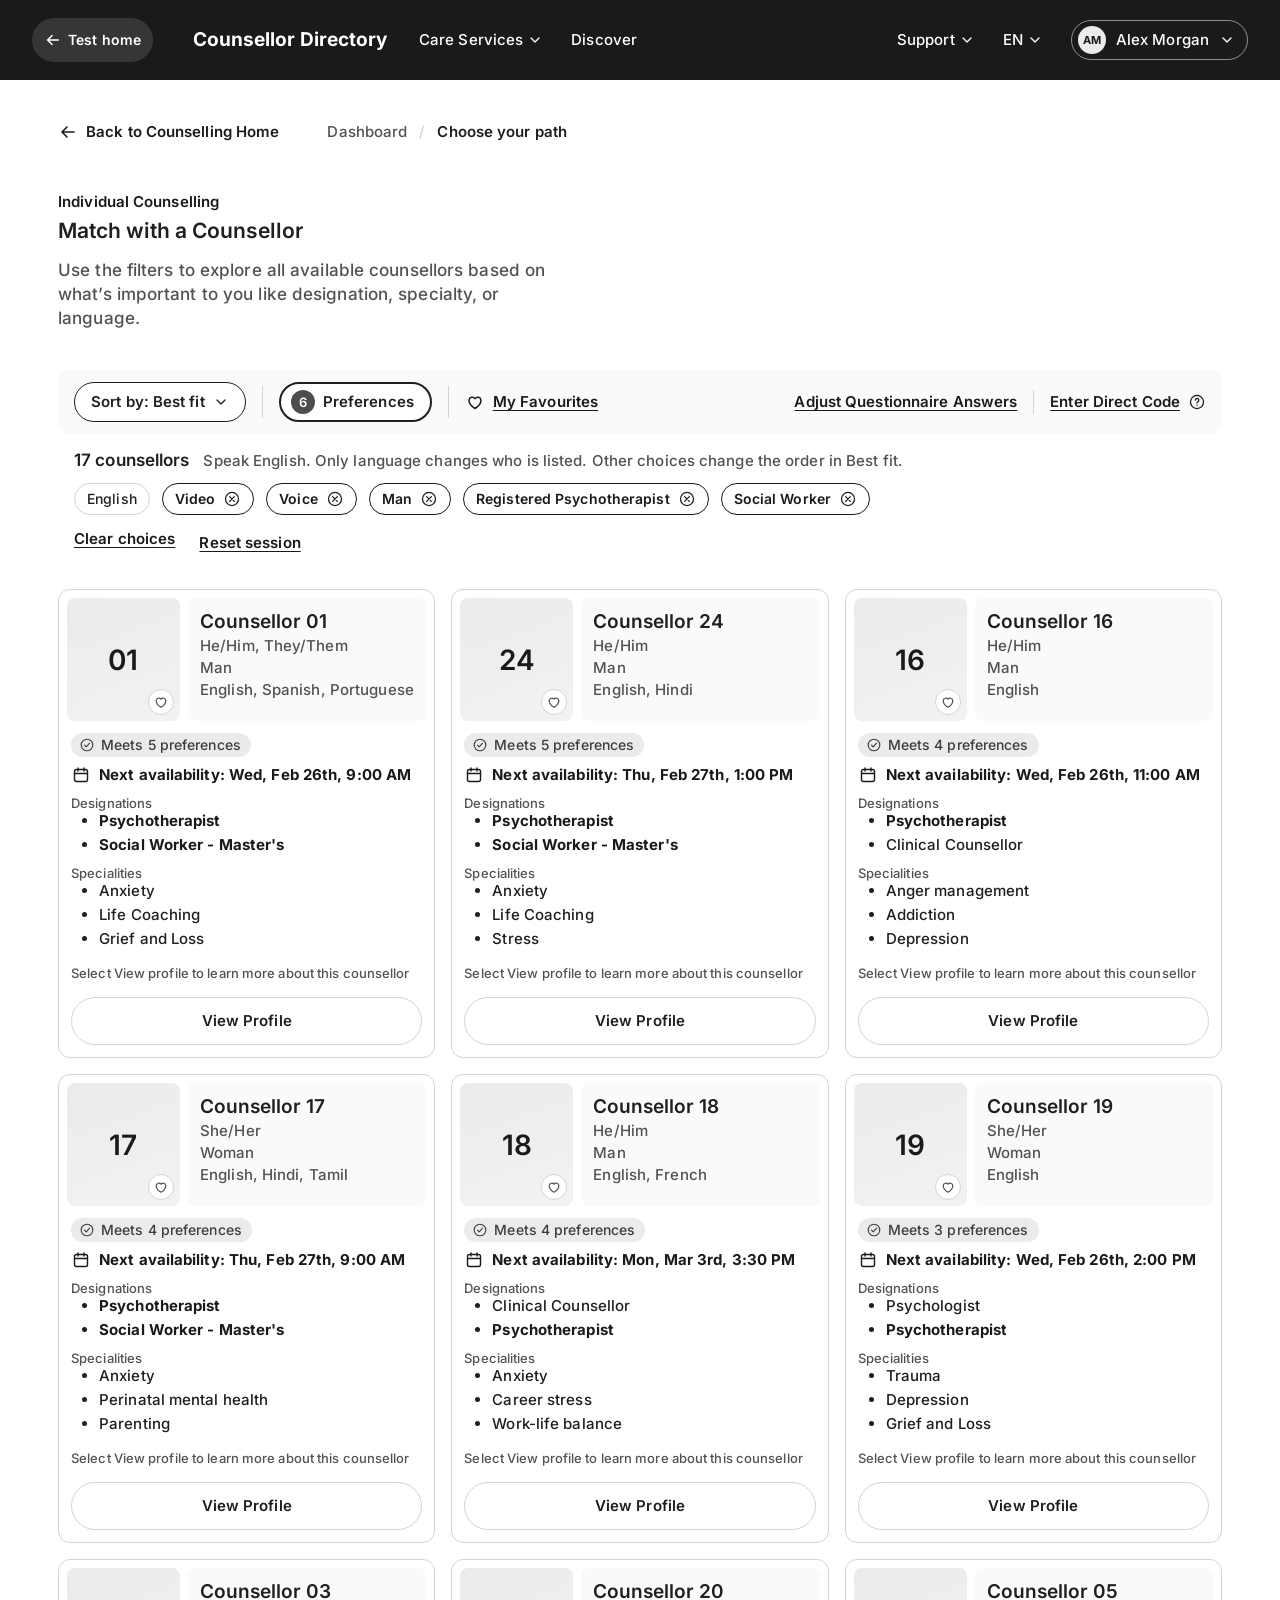
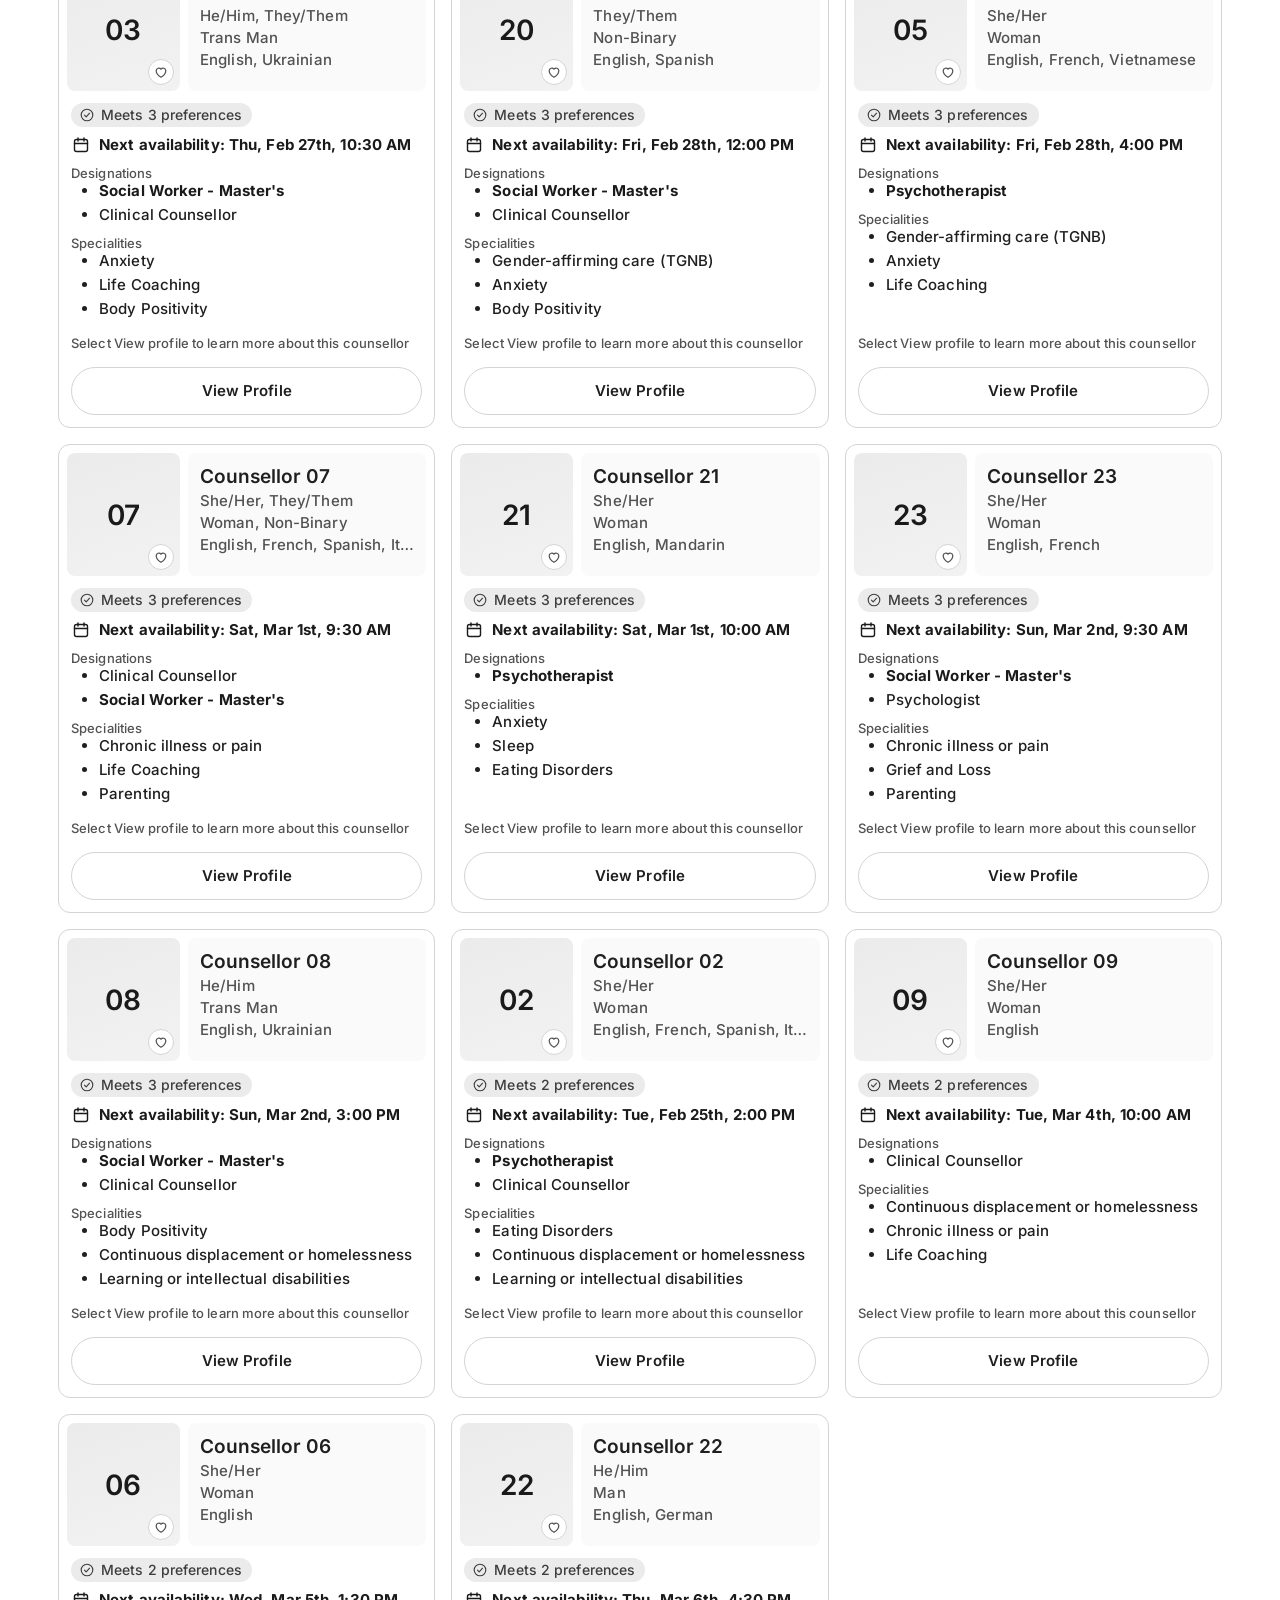
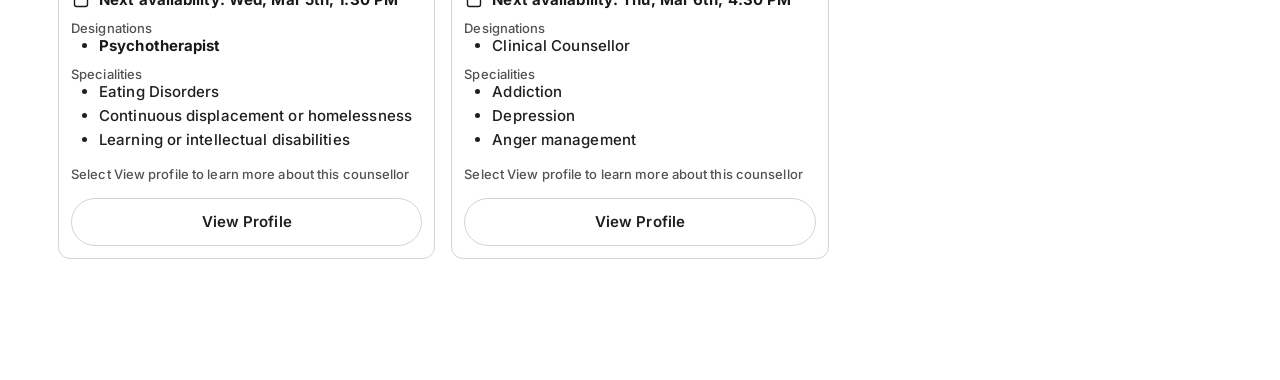
==== modal/index.html @ 8b7c07ac "Publish usability-test prototypes for GitHub Pages. Includes desktop and fixed-viewport mobile entry" ====
<!DOCTYPE html>
<html lang="en">
<head>
<meta charset="utf-8">
<meta name="viewport" content="width=device-width, initial-scale=1, viewport-fit=cover, interactive-widget=resizes-content">
<script src="../shared/test-viewport-boot.js"></script>
<meta name="robots" content="noindex, nofollow">
<meta name="referrer" content="no-referrer">
<title>Counsellor Directory &middot; Prototype A &middot; Modal filtering</title>
<meta name="description" content="Usability-test prototype. Fictional data only. Not a real service.">
<link rel="icon" href="data:,">
<link rel="stylesheet" href="../shared/styles.css">
<link rel="stylesheet" href="../shared/test-chrome.css">
<link rel="stylesheet" href="../shared/compact.css">
<link rel="stylesheet" href="modal-mobile.css">
</head>
<body>
<a class="skip-link" href="#results">Skip to counsellors</a>

<header class="nav" role="banner">
  <div class="nav__inner">
    <a class="nav__test-home" id="testHome" href="../index.html">
      <svg class="ic" aria-hidden="true"><use href="#i-arrow-left"/></svg>
      <span>Test home</span>
    </a>
    <span class="nav__brand">Counsellor Directory</span>
    <nav class="nav__links" aria-label="Primary">
      <button type="button" class="nav__link" data-stub="Navigation is not part of this prototype.">Care Services <svg class="ic" aria-hidden="true"><use href="#i-chev"/></svg></button>
      <button type="button" class="nav__link" data-stub="Navigation is not part of this prototype.">Discover</button>
    </nav>
    <div class="nav__right">
      <button type="button" class="nav__link" data-stub="Navigation is not part of this prototype.">Support <svg class="ic" aria-hidden="true"><use href="#i-chev"/></svg></button>
      <button type="button" class="nav__link" id="langToggle" title="Switch language" aria-label="Switch to French"><span class="nav__lang-label">EN</span> <svg class="ic" aria-hidden="true"><use href="#i-chev"/></svg></button>
      <button type="button" class="nav__user" data-stub="Account menu is not part of this prototype.">
        <span class="nav__avatar" aria-hidden="true">AM</span> Alex Morgan <svg class="ic" aria-hidden="true"><use href="#i-chev"/></svg>
      </button>
    </div>
  </div>
</header>

<main class="page" id="main">
  <div class="page__crumbs">
    <button type="button" class="back" id="pageBack" data-stub="Back is not part of this prototype.">
      <svg class="ic" aria-hidden="true"><use href="#i-arrow-left"/></svg> <span class="back__label">Back to Counselling Home</span>
    </button>
    <nav aria-label="Breadcrumb" class="crumbs">
      <button type="button" data-stub="Navigation is not part of this prototype.">Dashboard</button>
      <span class="crumbs__sep" aria-hidden="true">/</span>
      <span aria-current="page">Choose your path</span>
    </nav>
  </div>

  <div class="page__head">
    <p class="eyebrow" id="pageEyebrow">Individual Counselling</p>
    <h1 id="pageH1">Match with a Counsellor</h1>
    <p class="lede" id="pageLede">Use the filters to explore all available counsellors based on what&rsquo;s important to you like designation, specialty, or language.</p>
  </div>

  <section class="bar" aria-label="Filters and sorting">
    <div class="bar__left">
      <div class="sort">
        <button type="button" class="pill pill--sort" id="sortBtn" aria-haspopup="listbox" aria-expanded="false" aria-controls="sortMenu">
          <span id="sortLabel">Sort by: Best fit</span> <svg class="ic" aria-hidden="true"><use href="#i-chev"/></svg>
        </button>
        <ul class="sort__menu" id="sortMenu" role="listbox" aria-label="Sort by" hidden></ul>
      </div>
      <span class="bar__div" aria-hidden="true"></span>
      <button type="button" class="pill pill--prefs" id="prefsBtn" aria-haspopup="dialog">
        <span class="count" id="prefsCount">0</span> <span id="prefsBtnLabel">Preferences</span>
      </button>
      <span class="bar__div" aria-hidden="true"></span>
      <button type="button" class="link link--icon" id="favBtn">
        <svg class="ic" aria-hidden="true"><use href="#i-heart"/></svg> <span id="favBtnLabel">My Favourites</span>
      </button>
    </div>
    <div class="bar__right">
      <button type="button" class="link" data-stub="Questionnaire is not part of this prototype.">Adjust Questionnaire Answers</button>
      <span class="bar__div bar__div--thin" aria-hidden="true"></span>
      <button type="button" class="link link--icon" data-stub="Direct codes are not part of this prototype.">Enter Direct Code <svg class="ic ic--circle" aria-hidden="true"><use href="#i-help"/></svg></button>
    </div>
  </section>

  <section class="summary" aria-label="Applied preferences">
    <p class="summary__line"><strong id="resultCount">17 counsellors</strong> <span id="resultHint"></span></p>
    <ul class="chips" id="chips" aria-label="Applied preferences"></ul>
    <button type="button" class="link link--clear" id="clearBtn">Clear choices</button>
    <button type="button" class="link session-reset" id="sessionReset">Reset session</button>
  </section>

  <section id="results" class="results" aria-label="Counsellors" tabindex="-1">
    <ul class="grid" id="grid"></ul>
    <div class="empty" id="empty" hidden>
      <p class="empty__title" id="emptyTitle">No counsellors match your language choices.</p>
      <p id="emptyBody">Select English or French, or add another language.</p>
      <button type="button" class="btn btn--outline" id="emptyClear">Clear choices</button>
    </div>
  </section>
</main>

<!-- Preferences modal -->
<div class="overlay" id="overlay" hidden>
  <div class="modal" id="modal" role="dialog" aria-modal="true" aria-labelledby="modalTitle">
    <div class="modal__head">
      <h2 id="modalTitle">Preferences</h2>
      <button type="button" class="icon-btn" id="modalClose" aria-label="Close preferences. Changes are not applied."><svg class="ic" aria-hidden="true"><use href="#i-x"/></svg></button>
    </div>
    <div class="modal__body">
      <div class="cats" id="cats" role="tablist" aria-orientation="vertical" aria-label="Preference categories"></div>
      <div class="pane" id="pane" role="tabpanel"></div>
    </div>
    <div class="modal__foot">
      <button type="button" class="link link--foot" id="modalClear">Clear Preferences</button>
      <div class="modal__actions">
        <button type="button" class="btn btn--outline" id="modalCancel">Cancel</button>
        <button type="button" class="btn btn--primary" id="modalApply">Apply Preferences</button>
      </div>
    </div>
  </div>
</div>

<div class="toast" id="toast" role="status" aria-live="polite"></div>
<div class="sr-only" id="live" role="status" aria-live="polite"></div>

<svg width="0" height="0" style="position:absolute" aria-hidden="true" focusable="false">
  <defs>
    <symbol id="i-chev" viewBox="0 0 20 20"><path d="M5 7.5l5 5 5-5" fill="none" stroke="currentColor" stroke-width="1.6" stroke-linecap="round" stroke-linejoin="round"/></symbol>
    <symbol id="i-arrow-left" viewBox="0 0 20 20"><path d="M16 10H4m0 0l5-5m-5 5l5 5" fill="none" stroke="currentColor" stroke-width="1.6" stroke-linecap="round" stroke-linejoin="round"/></symbol>
    <symbol id="i-heart" viewBox="0 0 20 20"><path d="M10 16.5s-6-3.7-6-8.2A3.3 3.3 0 0110 6.6a3.3 3.3 0 016 1.7c0 4.5-6 8.2-6 8.2z" fill="none" stroke="currentColor" stroke-width="1.5" stroke-linejoin="round"/></symbol>
    <symbol id="i-heart-fill" viewBox="0 0 20 20"><path d="M10 16.5s-6-3.7-6-8.2A3.3 3.3 0 0110 6.6a3.3 3.3 0 016 1.7c0 4.5-6 8.2-6 8.2z" fill="currentColor" stroke="currentColor" stroke-width="1.5" stroke-linejoin="round"/></symbol>
    <symbol id="i-x" viewBox="0 0 20 20"><path d="M5 5l10 10M15 5L5 15" fill="none" stroke="currentColor" stroke-width="1.6" stroke-linecap="round"/></symbol>
    <symbol id="i-xcircle" viewBox="0 0 20 20"><circle cx="10" cy="10" r="7.25" fill="none" stroke="currentColor" stroke-width="1.4"/><path d="M7.4 7.4l5.2 5.2M12.6 7.4l-5.2 5.2" fill="none" stroke="currentColor" stroke-width="1.4" stroke-linecap="round"/></symbol>
    <symbol id="i-check" viewBox="0 0 20 20"><path d="M4.5 10.5l3.5 3.5 7.5-8" fill="none" stroke="currentColor" stroke-width="2" stroke-linecap="round" stroke-linejoin="round"/></symbol>
    <symbol id="i-checkcircle" viewBox="0 0 20 20"><circle cx="10" cy="10" r="7.25" fill="none" stroke="currentColor" stroke-width="1.4"/><path d="M6.8 10.2l2.2 2.2 4.2-4.6" fill="none" stroke="currentColor" stroke-width="1.4" stroke-linecap="round" stroke-linejoin="round"/></symbol>
    <symbol id="i-search" viewBox="0 0 20 20"><circle cx="9" cy="9" r="5.25" fill="none" stroke="currentColor" stroke-width="1.5"/><path d="M13 13l4 4" fill="none" stroke="currentColor" stroke-width="1.5" stroke-linecap="round"/></symbol>
    <symbol id="i-cal" viewBox="0 0 20 20"><rect x="3.5" y="4.5" width="13" height="12" rx="2" fill="none" stroke="currentColor" stroke-width="1.4"/><path d="M3.5 8.5h13M7 3v3M13 3v3" fill="none" stroke="currentColor" stroke-width="1.4" stroke-linecap="round"/></symbol>
    <symbol id="i-help" viewBox="0 0 20 20"><circle cx="10" cy="10" r="7.25" fill="none" stroke="currentColor" stroke-width="1.4"/><path d="M8.2 8a1.9 1.9 0 113 1.5c-.7.5-1.2.9-1.2 1.7M10 13.6v.1" fill="none" stroke="currentColor" stroke-width="1.4" stroke-linecap="round"/></symbol>
    <symbol id="i-alert" viewBox="0 0 20 20"><circle cx="10" cy="10" r="7.25" fill="none" stroke="currentColor" stroke-width="1.5"/><path d="M10 6.2v4.6M10 13.5v.1" fill="none" stroke="currentColor" stroke-width="1.6" stroke-linecap="round"/></symbol>
  </defs>
</svg>

<script src="../shared/locale.js"></script>
<script src="../shared/options-fr.js"></script>
<script src="../shared/data.js"></script>
<script src="../shared/matching.js"></script>
<script src="app.js"></script>
<script src="../shared/viewport-helper.js"></script>
<script src="modal-mobile.js"></script>
<script src="../shared/test-chrome.js"></script>
</body>
</html>
---- shared/styles.css ----
/* Counsellor Directory usability test - shared styles for both prototypes.
   Neutral black, white and gray palette. Red is used only for the required-language error.
   Font: Inter (SIL Open Font License 1.1, see fonts/OFL.txt). */
@font-face { font-family: Inter; src: url("fonts/inter-latin-400-normal.woff2") format("woff2"); font-weight: 400; font-display: swap; }
@font-face { font-family: Inter; src: url("fonts/inter-latin-500-normal.woff2") format("woff2"); font-weight: 500; font-display: swap; }
@font-face { font-family: Inter; src: url("fonts/inter-latin-600-normal.woff2") format("woff2"); font-weight: 600; font-display: swap; }
@font-face { font-family: Inter; src: url("fonts/inter-latin-700-normal.woff2") format("woff2"); font-weight: 700; font-display: swap; }

:root {
  --bg-base: #FFFFFF; --bg-alt: #FAFAFA; --bg-alt-2: #F2F2F2; --bg-neutral: #EBEBEB;
  --bg-primary: #1A1A1A; --bg-primary-weak: #EBEBEB; --bg-nav: #1A1A1A;
  --bg-info: #4D4D4D; --bg-critical-weak: #F6E7E7;
  --text-base: #1F1F1F; --text-weak: #3D3D3D; --text-weaker: #525252; --text-weakest: #6B6B6B;
  --text-on-primary: #FFFFFF; --text-primary: #1A1A1A; --text-accent: #1A1A1A; --text-critical: #B00020;
  --border-base: #D4D4D4; --border-weak: #E5E5E5; --border-active: #1A1A1A; --border-critical: #B00020;
  --icon-base: #8A8A8A; --state-primary-hover: #333333;
  --sp-xxs: 4px; --sp-xs: 8px; --sp-sm: 12px; --sp-base: 16px; --sp-lg: 20px; --sp-xl: 24px; --sp-2xl: 32px; --sp-3xl: 40px;
  --r-xs: 8px; --r-md: 12px; --r-pill: 999px;
  --el-modal: 0 20px 24px -2px rgba(0, 0, 0, .12), 0 4px 6px -2px rgba(0, 0, 0, .08);
  --scrim: rgba(0, 0, 0, .5);
  --ease: cubic-bezier(.2, .7, .3, 1);
}

*, *::before, *::after { box-sizing: border-box; }
html, body { margin: 0; }
body {
  min-height: 100dvh; background: var(--bg-base); color: var(--text-base);
  font-family: Inter, -apple-system, BlinkMacSystemFont, "Segoe UI", sans-serif;
  font-weight: 500; font-size: 15px; line-height: 20px; letter-spacing: .1px;
  -webkit-font-smoothing: antialiased;
}
body.is-modal-open { overflow: hidden; }
h1, h2, p, ul, ol { margin: 0; padding: 0; }
ul, ol { list-style: none; }
button { font: inherit; letter-spacing: inherit; color: inherit; background: none; border: 0; padding: 0; cursor: pointer; }
input { font: inherit; letter-spacing: inherit; color: inherit; }
:focus-visible { outline: 2px solid var(--border-active); outline-offset: 2px; border-radius: 4px; }
.ic { width: 20px; height: 20px; flex: none; }
.sr-only { position: absolute; width: 1px; height: 1px; overflow: hidden; clip: rect(0 0 0 0); white-space: nowrap; }
.skip-link { position: absolute; left: 8px; top: -48px; background: var(--bg-primary); color: #fff; padding: 8px 12px; border-radius: 8px; z-index: 100; }
.skip-link:focus { top: 8px; }

/* Nav */
.nav { background: var(--bg-nav); color: #fff; height: 80px; }
.nav__inner { height: 100%; display: flex; align-items: center; gap: 32px; padding: 0 32px; max-width: 1440px; margin: 0 auto; }
.nav__brand { color: #fff; font-size: 19px; line-height: 24px; font-weight: 700; letter-spacing: 0; white-space: nowrap; }
.nav__links, .nav__right { display: flex; align-items: center; gap: 28px; }
.nav__right { margin-left: auto; }
.nav__link { display: inline-flex; align-items: center; gap: 4px; color: #fff; font-size: 15px; }
.nav__link .ic { width: 16px; height: 16px; }
.nav__user { display: inline-flex; align-items: center; gap: 10px; color: #fff; border: 1px solid rgba(255, 255, 255, .5); border-radius: var(--r-pill); height: 40px; padding: 0 12px 0 6px; }
.nav__user .ic { width: 16px; height: 16px; }
.nav__avatar { width: 28px; height: 28px; border-radius: 50%; background: var(--bg-primary-weak); color: var(--text-primary); display: inline-grid; place-items: center; font-size: 11px; font-weight: 700; }

/* Page */
.page { max-width: 1440px; margin: 0 auto; padding: 32px 58px 120px; }
.page__crumbs { display: flex; align-items: center; gap: 48px; min-height: 40px; }
.back { display: inline-flex; align-items: center; gap: 8px; color: var(--text-accent); font-weight: 600; }
.crumbs { display: flex; align-items: center; gap: 12px; color: var(--text-weaker); }
.crumbs button { color: var(--text-weaker); }
.crumbs [aria-current] { color: var(--text-base); font-weight: 600; }
.crumbs__sep { color: var(--border-base); }
.page__head { margin-top: 40px; max-width: 520px; padding-left: 0; }
.eyebrow { color: var(--text-accent); font-size: 15px; font-weight: 600; }
h1 { font-size: 21px; line-height: 30px; font-weight: 600; margin: 4px 0 12px; letter-spacing: 0; }
.lede { font-size: 17px; line-height: 24px; color: var(--text-weaker); }

/* Filter bar */
.bar {
  margin-top: 40px; background: var(--bg-alt); border-radius: var(--r-md); padding: 12px 16px;
  display: flex; align-items: center; justify-content: space-between; gap: 16px; flex-wrap: wrap;
}
.bar__left, .bar__right { display: flex; align-items: center; gap: 16px; flex-wrap: wrap; }
.bar__div { width: 1px; height: 32px; background: var(--border-base); }
.bar__div--thin { height: 24px; }
.pill {
  display: inline-flex; align-items: center; gap: 8px; height: 40px; padding: 0 16px; border-radius: var(--r-pill);
  background: var(--bg-base); font-weight: 600;
}
.pill--sort { border: 1.5px solid var(--border-active); color: var(--text-base); }
.pill--sort .ic { width: 16px; height: 16px; }
.pill--prefs { border: 2px solid var(--text-base); padding-left: 10px; }
.pill--prefs:hover, .pill--sort:hover { background: var(--bg-alt-2); }
.count { min-width: 24px; height: 24px; border-radius: 12px; background: var(--bg-info); color: #fff; display: inline-grid; place-items: center; font-size: 13px; padding: 0 6px; }
.link { color: var(--text-accent); text-decoration: underline; text-underline-offset: 3px; font-weight: 600; }
.link:hover { color: var(--text-weaker); }
.link--icon { display: inline-flex; align-items: center; gap: 8px; }
.link--icon span { text-decoration: underline; text-underline-offset: 3px; }
.ic--circle { width: 18px; height: 18px; }

.sort { position: relative; }
.sort__menu {
  position: absolute; z-index: 20; top: 46px; left: 0; min-width: 220px; background: #fff; border: 1px solid var(--border-weak);
  border-radius: var(--r-md); box-shadow: var(--el-modal); padding: 8px;
}
.sort__menu li { padding: 10px 12px; border-radius: 8px; cursor: pointer; display: flex; align-items: center; justify-content: space-between; gap: 12px; font-weight: 600; }
.sort__menu li:hover, .sort__menu li:focus-visible { background: var(--bg-alt-2); }
.sort__menu li[aria-selected="true"] { color: var(--text-primary); }
.sort__menu .ic { width: 18px; height: 18px; }

/* Summary + chips */
.summary { padding: 16px 16px 0; }
.summary__line { font-size: 15px; display: flex; gap: 14px; align-items: baseline; flex-wrap: wrap; }
.summary__line strong { font-size: 17px; font-weight: 600; }
.summary__line span { color: var(--text-weaker); }
.chips { display: flex; flex-wrap: wrap; gap: 12px; margin-top: 12px; }
.chip {
  display: inline-flex; align-items: center; gap: 8px; min-height: 32px; padding: 4px 12px; border-radius: var(--r-pill);
  border: 1px solid var(--border-active); color: var(--text-primary); font-weight: 600; background: #fff; font-size: 14px;
}
.chip--required { border-color: var(--border-base); color: var(--text-base); font-weight: 500; }
.chip button { display: inline-grid; place-items: center; border-radius: 50%; color: var(--text-primary); }
.chip button .ic { width: 18px; height: 18px; }
.chip button:hover { color: var(--state-primary-hover); background: var(--bg-primary-weak); }
.link--clear { display: inline-block; margin-top: 14px; }
.session-reset {
  display: inline-flex; align-items: center; margin-top: 6px; margin-left: 12px;
  min-height: 44px; padding: 10px 8px; vertical-align: top;
}

/* Cards */
.results { margin-top: 24px; outline: none; }
.grid { display: grid; grid-template-columns: repeat(3, minmax(0, 1fr)); gap: 16px; }
.card {
  border: 1px solid var(--border-base); border-radius: var(--r-md); padding: 8px; background: #fff; display: flex; flex-direction: column; gap: 12px;
}
.card__top { display: flex; gap: 8px; }
.card__photo { position: relative; width: 113px; height: 123px; flex: none; border-radius: 8px; overflow: hidden; background: var(--bg-neutral); }
.card__photo img { width: 100%; height: 100%; object-fit: cover; display: block; }
.card__initials { width: 100%; height: 100%; display: grid; place-items: center; font-size: 28px; font-weight: 600; color: var(--text-primary); background: linear-gradient(160deg, var(--bg-neutral), var(--bg-alt-2)); }
.heart {
  position: absolute; right: 6px; bottom: 6px; width: 26px; height: 26px; border-radius: 50%; background: #fff; color: var(--text-weaker);
  display: grid; place-items: center; border: 1px solid var(--border-base);
}
.heart .ic { width: 16px; height: 16px; }
.heart[aria-pressed="true"] { color: var(--text-primary); border-color: var(--border-active); }
.card__info { flex: 1; min-width: 0; background: var(--bg-alt); border-radius: 8px; padding: 12px; display: flex; flex-direction: column; gap: 2px; }
.card__name { font-size: 19px; line-height: 24px; font-weight: 600; letter-spacing: 0; }
.card__meta { color: var(--text-weaker); white-space: nowrap; overflow: hidden; text-overflow: ellipsis; }
.card__body { padding: 0 4px 4px; display: flex; flex-direction: column; gap: 8px; flex: 1; }
.meets { align-self: flex-start; display: inline-flex; align-items: center; gap: 6px; padding: 2px 10px 2px 8px; border-radius: var(--r-pill); background: var(--bg-neutral); color: var(--text-weak); font-size: 14px; }
.meets .ic { width: 16px; height: 16px; }
.meets--none { background: var(--bg-alt-2); color: var(--text-weakest); }
.next { display: flex; align-items: center; gap: 8px; color: var(--text-accent); font-weight: 700; }
.card__label { font-size: 13px; line-height: 16px; color: var(--text-weaker); margin-top: 2px; }
.bullets { list-style: disc; padding-left: 28px; display: flex; flex-direction: column; gap: 4px; }
.bullets li::marker { color: var(--text-base); }
.bullets .is-match { color: var(--text-primary); font-weight: 700; }
.card__hint { font-size: 13px; line-height: 16px; color: var(--text-weaker); margin-top: auto; padding-top: 8px; }
.card__actions { padding: 0 4px 4px; }
.score { display: none; font-size: 12px; padding: 1px 8px; border-radius: 6px; background: var(--bg-neutral); color: var(--text-base); align-self: flex-start; }
body.show-score .score { display: inline-block; }

.empty { text-align: center; padding: 64px 16px; display: flex; flex-direction: column; align-items: center; gap: 12px; color: var(--text-weaker); }
.empty[hidden] { display: none; }
.empty__title { font-size: 19px; font-weight: 600; color: var(--text-base); }

/* Buttons */
.btn { display: inline-flex; align-items: center; justify-content: center; height: 48px; padding: 0 24px; border-radius: var(--r-pill); font-weight: 600; white-space: nowrap; transition: background .15s var(--ease); }
.btn--sm { height: 36px; padding: 0 16px; font-size: 14px; }
.btn--primary { background: var(--bg-primary); color: var(--text-on-primary); }
.btn--primary:hover { background: var(--state-primary-hover); }
.btn--outline { border: 1px solid var(--border-base); background: #fff; color: var(--text-base); }
.btn--outline:hover { background: var(--bg-alt-2); }
.btn--wide { width: 100%; }

/* Modal. Height follows the viewport so a gap always stays above and below it. */
.overlay {
  --modal-gap-y: clamp(24px, 5vh, 56px);
  --modal-gap-x: clamp(16px, 3vw, 40px);
  position: fixed; inset: 0; background: var(--scrim); z-index: 50;
  display: flex; justify-content: center; align-items: center;
  padding: var(--modal-gap-y) var(--modal-gap-x); overflow: auto;
}
.overlay[hidden] { display: none; }
.modal {
  width: min(1000px, 100%);
  height: min(733px, calc(100dvh - var(--modal-gap-y) * 2));
  max-height: calc(100dvh - var(--modal-gap-y) * 2);
  background: #fff; border-radius: var(--r-md); border: 1px solid var(--border-weak); box-shadow: var(--el-modal);
  display: flex; flex-direction: column; overflow: hidden; flex: none;
}
.modal__head { height: 57px; flex: none; display: flex; align-items: center; justify-content: space-between; padding: 0 12px 0 24px; border-bottom: 1px solid var(--border-weak); }
.modal__head h2 { font-size: 17px; line-height: 24px; font-weight: 600; }
.icon-btn { width: 32px; height: 32px; border-radius: 50%; display: grid; place-items: center; color: var(--text-weak); }
.icon-btn:hover { background: var(--bg-alt-2); }
.modal__body { flex: 1; min-height: 0; display: flex; }
.cats { width: 280px; flex: none; background: var(--bg-alt); padding: 8px 0; overflow-y: auto; border-right: 1px solid var(--border-weak); }
.cat {
  width: 100%; height: 44px; display: flex; align-items: center; justify-content: space-between; gap: 8px; padding: 0 16px; text-align: left; font-size: 15px;
}
.cat:hover { background: var(--bg-alt-2); }
.cat[aria-selected="true"] { background: var(--bg-neutral); color: var(--text-base); }
.cat__text { display: flex; align-items: center; gap: 8px; flex: 1; min-width: 0; overflow: hidden; }
.cat .tag--cat { flex: none; }
.cat__name { overflow: hidden; text-overflow: ellipsis; white-space: nowrap; }
.tag--cat { height: 20px; font-size: 12px; line-height: 16px; padding: 0 8px; flex: none; }
.cat__n { min-width: 20px; height: 20px; border-radius: 10px; background: var(--bg-primary); color: #fff; font-size: 12px; display: inline-grid; place-items: center; padding: 0 6px; }
.cat__err { color: var(--text-critical); }
.cat__err .ic { width: 18px; height: 18px; }
.pane { flex: 1; min-width: 0; min-height: 0; display: flex; flex-direction: column; }
.pane__scroll { flex: 1; min-height: 0; overflow-y: auto; padding: 16px 24px 8px; }
.pane__title { display: flex; align-items: center; gap: 12px; }
.pane__title h3 { font-size: 17px; line-height: 24px; font-weight: 600; margin: 0; }
.tag { display: inline-flex; align-items: center; height: 24px; padding: 0 10px; border-radius: var(--r-pill); background: var(--bg-neutral); font-size: 14px; }
.tag--error { background: var(--bg-critical-weak); color: var(--text-critical); }
.pane__helper { margin-top: 4px; color: var(--text-weak); }
.pane__error { margin-top: 8px; display: flex; gap: 8px; align-items: flex-start; color: var(--text-critical); font-weight: 600; }
.pane__error .ic { width: 18px; height: 18px; margin-top: 1px; }
.search { position: relative; margin: 16px 0 12px; }
.search input { width: 100%; height: 48px; border: 1px solid var(--border-base); border-radius: var(--r-xs); padding: 0 40px 0 44px; background: #fff; }
.search input::placeholder { color: var(--text-weakest); }
.search input::-webkit-search-cancel-button { -webkit-appearance: none; display: none; }
.search input:focus-visible { outline-offset: 0; border-color: var(--border-active); }
.search .ic { position: absolute; left: 14px; top: 14px; color: var(--text-weakest); pointer-events: none; }
.search__clear { position: absolute; right: 8px; top: 8px; width: 32px; height: 32px; border-radius: 50%; display: grid; place-items: center; color: var(--text-weak); }
.search__clear[hidden] { display: none; }
.search__clear:hover { background: var(--bg-alt-2); }
.opts { display: grid; grid-template-columns: repeat(2, minmax(0, 1fr)); gap: 0 12px; margin-top: 12px; }
.search + .opts { margin-top: 0; }
.opt { display: flex; align-items: center; justify-content: space-between; gap: 12px; min-height: 44px; padding: 8px 16px; border-radius: 8px; cursor: pointer; text-align: left; width: 100%; }
.opt:hover { background: var(--bg-alt); }
.opt.is-on { background: var(--bg-alt-2); }
.opt__box { width: 20px; height: 20px; border: 1.5px solid var(--icon-base); border-radius: 4px; display: grid; place-items: center; flex: none; background: #fff; color: #fff; }
.opt.is-on .opt__box { background: var(--bg-primary); border-color: var(--bg-primary); }
.opt__box .ic { width: 16px; height: 16px; }
.opt:focus-visible { outline-offset: -2px; }
.opts__none { grid-column: 1 / -1; padding: 16px; color: var(--text-weaker); }
.more { margin: 12px 0 8px 16px; color: var(--text-accent); font-weight: 700; }
.more:hover { text-decoration: underline; }
.sum { flex: none; border-top: 1px solid var(--border-weak); margin: 0 24px; padding: 12px 0 14px; max-height: 164px; overflow-y: auto; }
.sum__count { text-align: right; color: var(--text-weaker); margin-bottom: 8px; }
.sum .chips { margin-top: 0; gap: 8px; }
.sum .chip { min-height: 32px; padding: 3px 10px; }
.modal__foot { min-height: 73px; flex: none; border-top: 1px solid var(--border-weak); display: flex; align-items: center; justify-content: space-between; gap: 12px; padding: 12px 24px; flex-wrap: wrap; }
.link--foot { font-size: 15px; }
.modal__actions { display: flex; gap: 12px; }

/* Test controls */
.test { position: fixed; right: 16px; bottom: 16px; z-index: 40; display: flex; flex-direction: column; align-items: flex-end; gap: 8px; }
.test__toggle { background: var(--text-base); color: #fff; border-radius: var(--r-pill); height: 36px; padding: 0 16px; font-size: 14px; font-weight: 600; box-shadow: var(--el-modal); }
.test__panel { width: 340px; max-height: 70vh; overflow-y: auto; background: #fff; border: 1px solid var(--border-base); border-radius: var(--r-md); box-shadow: var(--el-modal); padding: 16px; display: flex; flex-direction: column; gap: 12px; font-size: 14px; }
.test__panel[hidden] { display: none; }
.test__note { color: var(--text-weaker); font-size: 13px; line-height: 18px; }
.test__check { display: flex; gap: 8px; align-items: flex-start; }
.test__set { border: 1px solid var(--border-weak); border-radius: 8px; padding: 8px 12px 12px; display: flex; flex-direction: column; gap: 8px; align-items: flex-start; margin: 0; }
.test__set .btn { max-width: 100%; white-space: normal; height: auto; min-height: 36px; padding-top: 6px; padding-bottom: 6px; text-align: left; }
.test__set legend { padding: 0 4px; font-weight: 600; }
.test__log ol { list-style: decimal inside; font-size: 12px; line-height: 16px; color: var(--text-weak); max-height: 140px; overflow-y: auto; margin-top: 6px; display: flex; flex-direction: column; gap: 2px; }
.test__log-head { display: flex; justify-content: space-between; align-items: center; }
.test__log-head .link { font-size: 13px; }

.toast { position: fixed; left: 50%; bottom: 24px; transform: translate(-50%, 24px); background: var(--text-base); color: #fff; padding: 10px 16px; border-radius: 8px; opacity: 0; pointer-events: none; transition: opacity .2s var(--ease), transform .2s var(--ease); z-index: 90; max-width: 90vw; }
.toast.is-on { opacity: 1; transform: translate(-50%, 0); }

/* Responsive. Optimised for desktop; still usable below 1100px. */
@media (max-width: 1180px) {
  .page { padding-left: 32px; padding-right: 32px; }
  .grid { grid-template-columns: repeat(2, minmax(0, 1fr)); }
  .cats { width: 220px; }
}
@media (max-width: 820px) {
  .nav__links { display: none; }
  .nav__inner { padding: 0 16px; }
  .page { padding: 24px 16px 120px; }
  .page__crumbs { flex-direction: column; align-items: flex-start; gap: 8px; }
  .grid { grid-template-columns: minmax(0, 1fr); }
  .overlay { --modal-gap-y: clamp(16px, 3vh, 32px); --modal-gap-x: 12px; align-items: flex-start; }
  .modal__body { flex-direction: column; }
  .cats { width: 100%; display: flex; overflow-x: auto; overflow-y: hidden; padding: 0; border-right: 0; border-bottom: 1px solid var(--border-weak); }
  .cat { width: auto; white-space: nowrap; flex: none; }
  .opts { grid-template-columns: minmax(0, 1fr); }
  .modal__foot { padding: 12px 16px; }
  .modal__actions { margin-left: auto; }
  .modal__actions .btn { padding: 0 16px; }
  .test__panel { width: min(340px, calc(100vw - 32px)); }
}
@media (prefers-reduced-motion: reduce) { * { transition: none !important; } }
---- shared/test-chrome.css ----
/* Usability-test chrome (home link, forced viewport framing). */
.nav__test-home {
  display: inline-flex; align-items: center; gap: 6px;
  min-height: 44px; padding: 0 12px; margin-right: 8px;
  border-radius: var(--r-pill);
  color: #fff; font-size: 14px; font-weight: 600; text-decoration: none;
  background: rgba(255, 255, 255, 0.12);
}
.nav__test-home:hover { background: rgba(255, 255, 255, 0.2); }
.nav__test-home:focus-visible { outline-color: #fff; outline-offset: 2px; }
.nav__test-home .ic { width: 18px; height: 18px; }
.nav__inner { flex-wrap: wrap; }
@media (max-width: 820px) {
  .nav__test-home span { font-size: 13px; }
}

.test-mode-bar {
  margin: 0; padding: 8px 16px;
  background: var(--bg-alt-2); color: var(--text-weaker);
  font-size: 13px; line-height: 18px; text-align: center;
  border-bottom: 1px solid var(--border-weak);
}
html[data-test-viewport="mobile"] {
  background: #141414;
}
html[data-test-viewport="mobile"] body {
  margin: 0 auto;
  box-shadow: 0 0 0 1px #2a2a2a;
}
html[data-test-viewport="desktop"] {
  background: var(--bg-alt);
}
---- shared/compact.css ----
/* Compact layout shared by Prototype A (/modal/) and Prototype B (/sidebar/).
   Loads after the prototype's own CSS. Everything sits inside the 820px query, so desktop is untouched. */

@media (max-width: 820px) {
  html { -webkit-text-size-adjust: 100%; }

  /* Header: product name and account only. */
  .nav { height: calc(64px + env(safe-area-inset-top)); padding-top: env(safe-area-inset-top); }
  .nav__inner { gap: 16px; padding: 0 max(16px, env(safe-area-inset-right)) 0 max(16px, env(safe-area-inset-left)); }
  .nav__brand { font-size: 17px; }
  .nav__right { gap: 8px; }
  .nav__right > .nav__link { display: none; }
  .nav__user { font-size: 0; gap: 4px; height: 44px; padding: 0 10px 0 6px; }
  .nav__avatar { width: 32px; height: 32px; font-size: 12px; }

  .page { padding: 12px max(16px, env(safe-area-inset-right)) calc(120px + env(safe-area-inset-bottom)) max(16px, env(safe-area-inset-left)); }
  .page__crumbs { min-height: 44px; }
  .crumbs { display: none; }
  .back { min-height: 44px; }
  .page__head { margin-top: 8px; }
  .lede { font-size: 16px; line-height: 22px; }

  /* Filter bar: Sort and Preferences share a row at full tap height. Phones stack them below. */
  .bar { margin-top: 24px; padding: 12px; gap: 4px 12px; }
  .bar__left { width: 100%; display: grid; grid-template-columns: repeat(2, minmax(0, 1fr)); gap: 8px 12px; }
  .bar__div, .bar__div--thin { display: none; }
  .sort { min-width: 0; }
  .pill { width: 100%; height: 44px; justify-content: center; padding: 0 12px; }
  .pill--prefs { padding-left: 8px; }
  #favBtn { grid-column: 1 / -1; justify-self: start; min-height: 44px; }
  .bar__right { width: 100%; gap: 0 16px; }
  .bar__right .link { min-height: 44px; display: inline-flex; align-items: center; text-align: left; }

  /* Applied chips: the remove button keeps its 24px look with a 44px tap area. */
  .summary { padding: 16px 0 0; }
  .summary__line { flex-direction: column; gap: 4px; }
  .chips { gap: 8px; }
  .chip { min-height: 36px; }
  .chip button { position: relative; width: 24px; height: 24px; }
  .chip button::after { content: ""; position: absolute; inset: -10px; }
  .link--clear { min-height: 44px; display: inline-flex; align-items: center; margin-top: 4px; }

  /* Results: one column on phones. */
  .results { margin-top: 16px; }
  .grid { grid-template-columns: minmax(0, 1fr); gap: 12px; }
  .heart::after { content: ""; position: absolute; inset: -9px; }

  /* 16px inputs stop iOS from zooming on focus. */
  .search input { font-size: 16px; }

  .test { right: max(12px, env(safe-area-inset-right)); bottom: calc(12px + env(safe-area-inset-bottom)); }
  .test__toggle { height: 44px; }
  .test__panel { width: min(340px, calc(100vw - 24px)); max-height: 70dvh; }
  .toast { bottom: calc(16px + env(safe-area-inset-bottom)); }
}

/* Phones: Preferences first and full width, Sort under it, so neither label is cut off. */
@media (max-width: 599px) {
  .bar__left { grid-template-columns: minmax(0, 1fr); }
  #prefsBtn { order: -1; }
}

/* Small tablets: two result columns. */
@media (min-width: 600px) and (max-width: 820px) {
  .grid { grid-template-columns: repeat(2, minmax(0, 1fr)); }
}
---- modal/modal-mobile.css ----
/* Prototype A on compact screens: full-screen Preferences dialog.
   Two views inside the dialog: the category list (.is-list) and one category's options (.is-pane). */

.modal__back { display: none; }

@media (max-width: 820px) {
  .overlay { padding: 0; align-items: stretch; overflow: hidden; }
  .modal {
    width: 100%; height: 100dvh; max-height: none;
    border: 0; border-radius: 0; box-shadow: none;
  }

  .modal__head {
    height: auto; min-height: calc(56px + env(safe-area-inset-top)); gap: 4px; justify-content: flex-start;
    padding: env(safe-area-inset-top) max(4px, env(safe-area-inset-right)) 0 max(16px, env(safe-area-inset-left));
  }
  .modal__head h2 { flex: 1; }
  .modal__head .icon-btn { width: 44px; height: 44px; }
  .modal.is-pane .modal__back { display: grid; margin-left: -12px; }

  .modal__body { flex-direction: column; }

  /* Category list */
  .modal.is-list .cats {
    display: block; flex: 1; min-height: 0; width: 100%; padding: 0; border: 0; background: var(--bg-base);
    overflow-x: hidden; overflow-y: auto; overscroll-behavior: contain;
  }
  .modal.is-list .cat {
    width: 100%; height: auto; min-height: 56px; padding: 8px 16px; gap: 12px;
    white-space: normal; font-size: 16px; border-bottom: 1px solid var(--border-weak);
  }
  .modal.is-list .cat > span:first-child { flex: 1; }
  .modal.is-list .cat::after {
    content: ""; flex: none; width: 8px; height: 8px; margin-right: 4px;
    border-top: 1.6px solid var(--text-weak); border-right: 1.6px solid var(--text-weak); transform: rotate(45deg);
  }
  .modal.is-list .cat[aria-selected="true"] { background: none; }
  .modal.is-list .cat:hover { background: var(--bg-alt); }
  .modal.is-list .pane { flex: none; }
  .modal.is-list .pane__scroll { display: none; }

  /* One category */
  .modal.is-pane .cats { display: none; }
  .modal.is-pane .pane__scroll { padding: 16px; overscroll-behavior: contain; }
  .pane__title h3:focus { outline: none; }
  .opt { min-height: 48px; }
  .more { min-height: 44px; margin: 4px 0 8px; padding: 0 16px; }

  /* Draft chips stay visible in both views. */
  .sum { margin: 0 16px; padding-top: 8px; max-height: 128px; overscroll-behavior: contain; }

  /* Sticky footer: Cancel and Apply first, Clear Preferences under them. */
  .modal__foot {
    flex-direction: column-reverse; align-items: stretch; flex-wrap: nowrap; gap: 4px; min-height: 0;
    padding: 12px max(16px, env(safe-area-inset-right)) calc(4px + env(safe-area-inset-bottom)) max(16px, env(safe-area-inset-left));
  }
  .modal__actions { margin-left: 0; display: grid; grid-template-columns: minmax(0, 1fr) minmax(0, 2fr); gap: 12px; }
  .modal__actions .btn { padding: 0 12px; }
  .modal__foot .link--foot { align-self: center; min-height: 44px; display: inline-flex; align-items: center; }
}
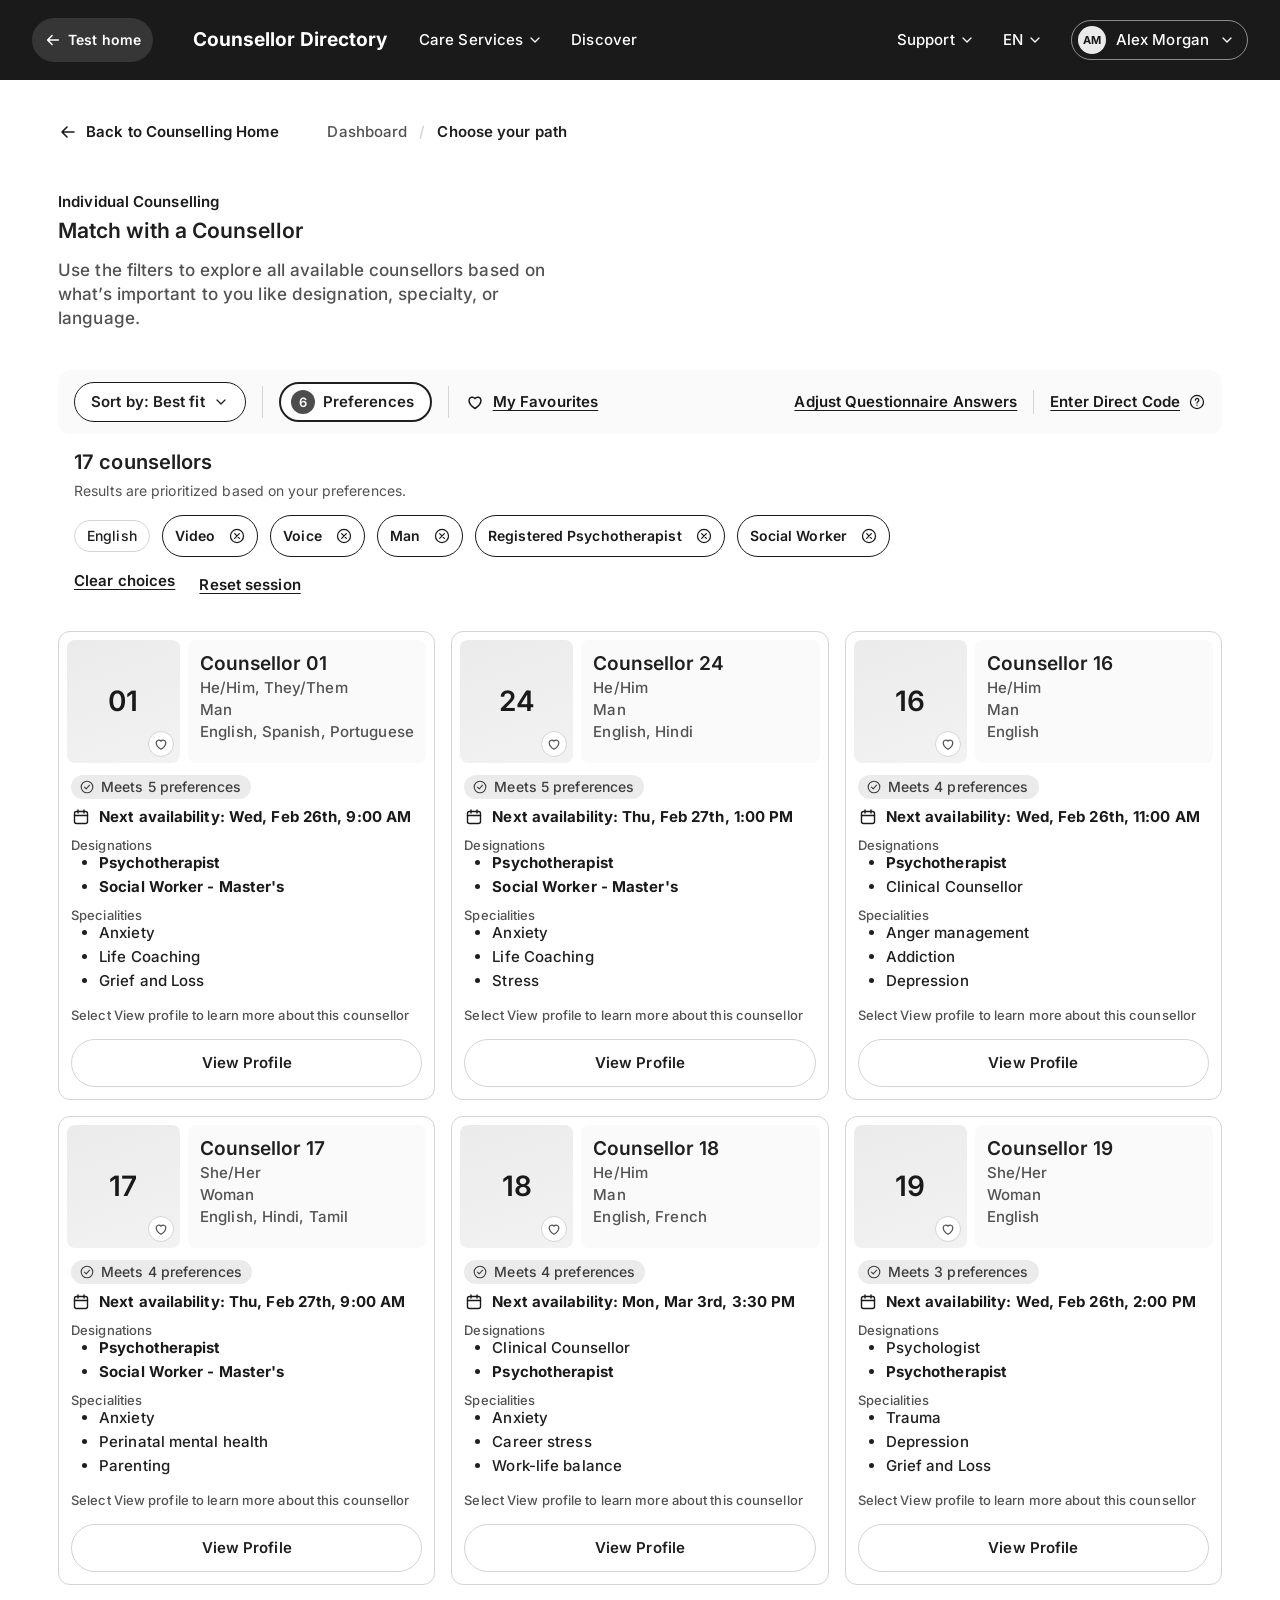
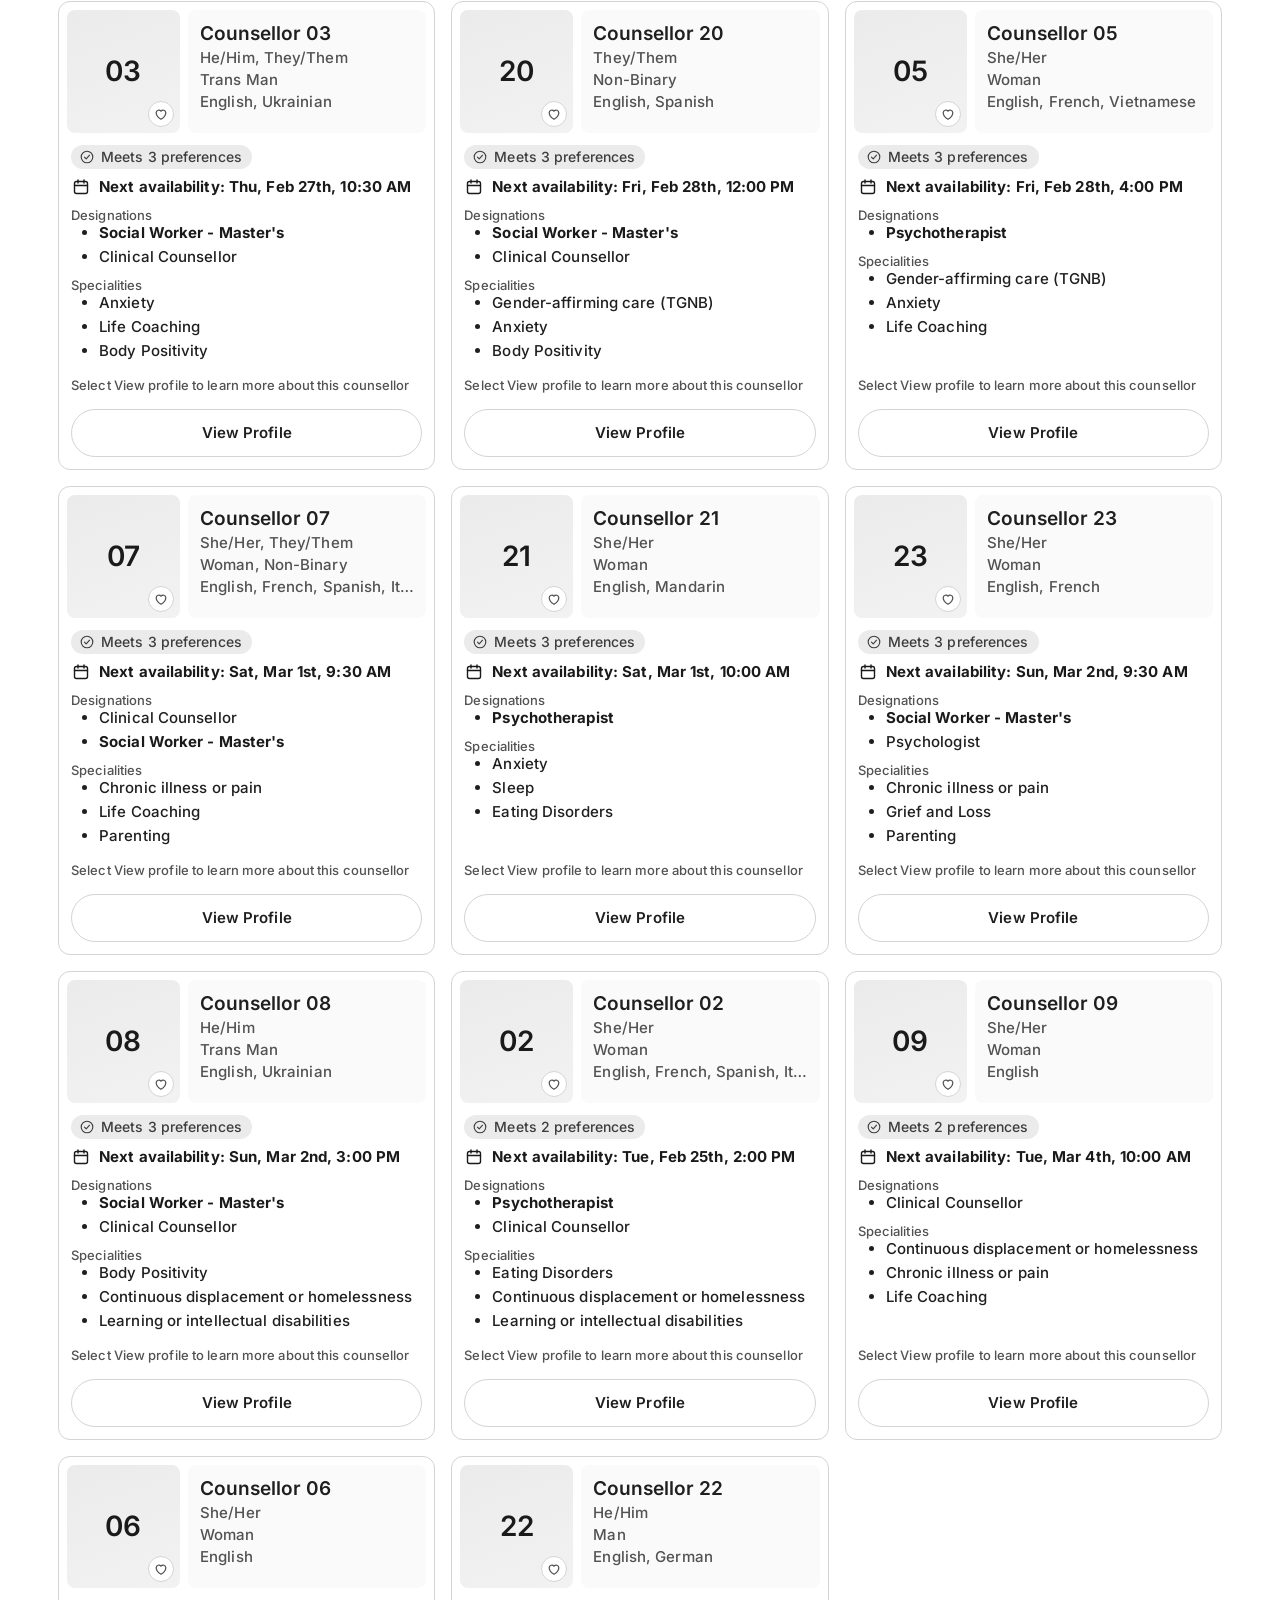
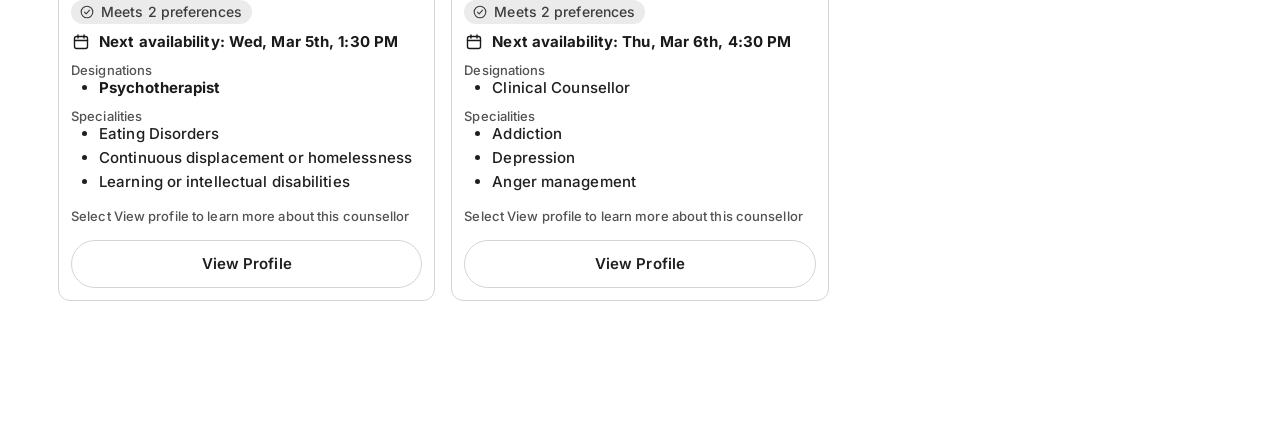
==== commit e949c0d6: "Refine usability test prototypes for sidebar/modal parity. Simplify results header copy, fix chip re" ====
--- a/modal/index.html
+++ b/modal/index.html
@@ -80,8 +80,11 @@
     </div>
   </section>
 
-  <section class="summary" aria-label="Applied preferences">
-    <p class="summary__line"><strong id="resultCount">17 counsellors</strong> <span id="resultHint"></span></p>
+  <section class="summary" aria-label="Results summary">
+    <div class="summary__head">
+      <h2 class="summary__title" id="resultCount">17 counsellors</h2>
+      <p class="summary__lede" id="resultHint">Results are prioritized based on your preferences.</p>
+    </div>
     <ul class="chips" id="chips" aria-label="Applied preferences"></ul>
     <button type="button" class="link link--clear" id="clearBtn">Clear choices</button>
     <button type="button" class="link session-reset" id="sessionReset">Reset session</button>
--- a/shared/styles.css
+++ b/shared/styles.css
@@ -100,18 +100,23 @@
 
 /* Summary + chips */
 .summary { padding: 16px 16px 0; }
-.summary__line { font-size: 15px; display: flex; gap: 14px; align-items: baseline; flex-wrap: wrap; }
-.summary__line strong { font-size: 17px; font-weight: 600; }
-.summary__line span { color: var(--text-weaker); }
-.chips { display: flex; flex-wrap: wrap; gap: 12px; margin-top: 12px; }
+.summary__head { display: flex; flex-direction: column; gap: 6px; align-items: flex-start; }
+.summary__title { margin: 0; font-size: 20px; font-weight: 600; line-height: 1.25; color: var(--text-base); }
+.summary__lede { margin: 0; font-size: 14px; line-height: 1.4; font-weight: 400; color: var(--text-weaker); max-width: 42rem; }
+.chips { display: flex; flex-wrap: wrap; gap: 12px; margin-top: 14px; align-items: center; }
 .chip {
-  display: inline-flex; align-items: center; gap: 8px; min-height: 32px; padding: 4px 12px; border-radius: var(--r-pill);
-  border: 1px solid var(--border-active); color: var(--text-primary); font-weight: 600; background: #fff; font-size: 14px;
-}
-.chip--required { border-color: var(--border-base); color: var(--text-base); font-weight: 500; }
-.chip button { display: inline-grid; place-items: center; border-radius: 50%; color: var(--text-primary); }
+  display: inline-flex; align-items: center; gap: 6px; min-height: 32px; padding: 4px 8px 4px 12px; border-radius: var(--r-pill);
+  border: 1px solid var(--border-active); color: var(--text-primary); font-weight: 600; background: #fff; font-size: 14px; line-height: 1.25;
+}
+.chip--required { border-color: var(--border-base); color: var(--text-base); font-weight: 500; padding-right: 12px; }
+.chip button {
+  display: inline-grid; place-items: center; flex: none; border-radius: 50%; color: var(--text-primary);
+  min-width: 32px; min-height: 32px; margin-right: -4px; cursor: pointer;
+}
+.chip button svg, .chip button .ic { pointer-events: none; }
 .chip button .ic { width: 18px; height: 18px; }
 .chip button:hover { color: var(--state-primary-hover); background: var(--bg-primary-weak); }
+.chip button:focus-visible { outline: 2px solid var(--text-primary); outline-offset: 2px; }
 .link--clear { display: inline-block; margin-top: 14px; }
 .session-reset {
   display: inline-flex; align-items: center; margin-top: 6px; margin-left: 12px;
--- a/shared/compact.css
+++ b/shared/compact.css
@@ -33,11 +33,11 @@
 
   /* Applied chips: the remove button keeps its 24px look with a 44px tap area. */
   .summary { padding: 16px 0 0; }
-  .summary__line { flex-direction: column; gap: 4px; }
+  .summary__head { gap: 4px; }
+  .summary__title { font-size: 18px; }
   .chips { gap: 8px; }
   .chip { min-height: 36px; }
-  .chip button { position: relative; width: 24px; height: 24px; }
-  .chip button::after { content: ""; position: absolute; inset: -10px; }
+  .chip button { min-width: 44px; min-height: 44px; margin-right: -10px; }
   .link--clear { min-height: 44px; display: inline-flex; align-items: center; margin-top: 4px; }
 
   /* Results: one column on phones. */
